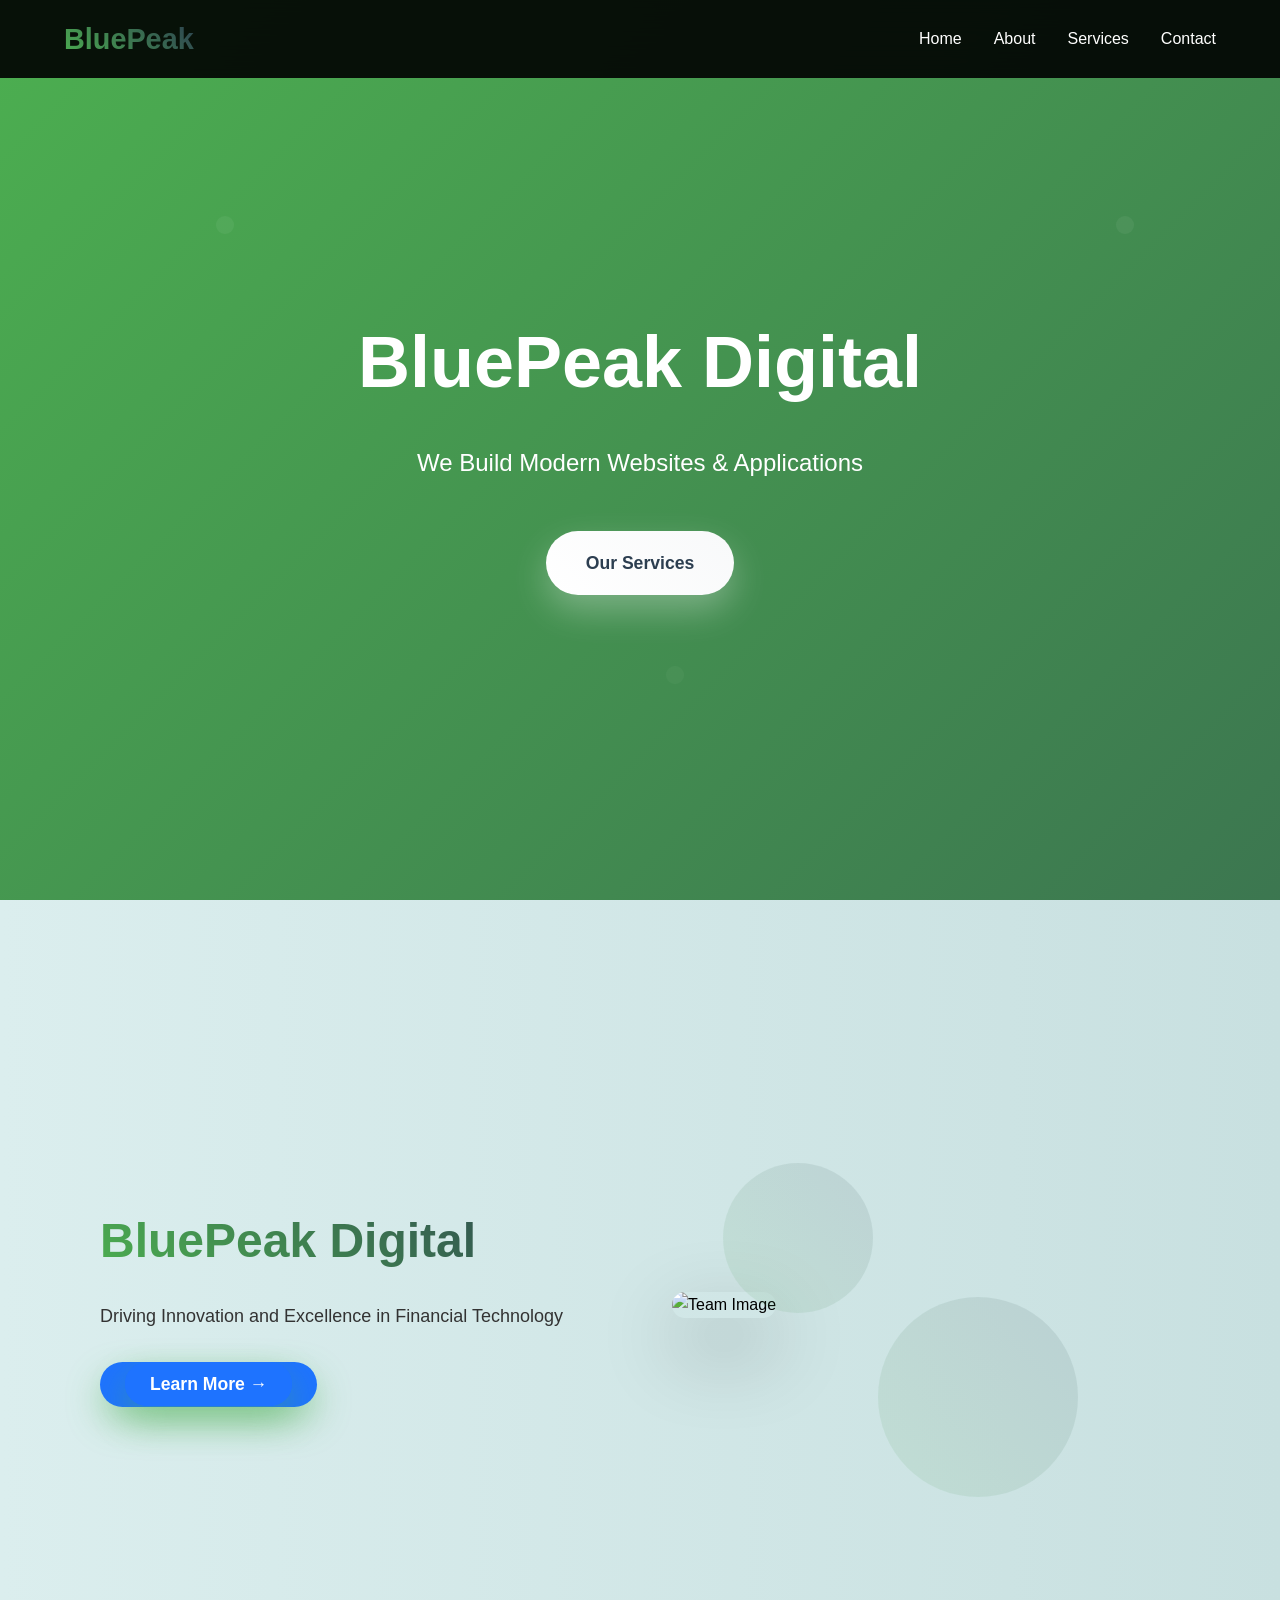
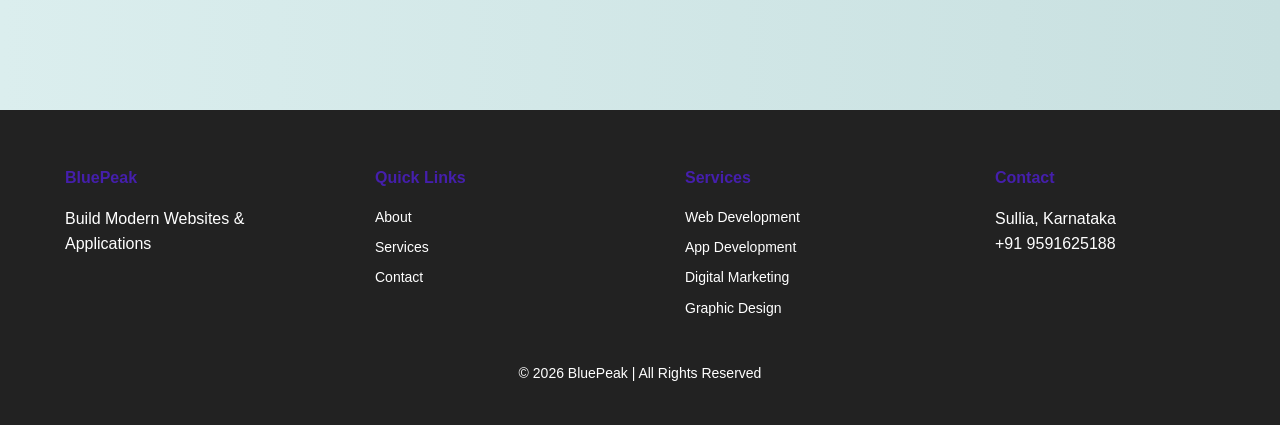
==== index.html @ ef0e7d1d "Add files via upload" ====
<!DOCTYPE html>
<html>
<head>
    <style>
        
    </style>
    <title>BluePeak Digital</title>
    
    <link rel="stylesheet" href="style.css">
    <head>
    <link rel="stylesheet" href="https://cdnjs.cloudflare.com/ajax/libs/font-awesome/6.6.0/css/all.min.css">
    <link rel="stylesheet" href="style.css">
    <title>BluePeak Digital</title>
</head>

</head>
<body>
   

<!-- Navigation -->
<nav>
    <h2 class="logo">BluePeak  </h2>
    <ul>
        <li><a href="index.html">Home</a></li>
        <li><a href="about.html">About</a></li>
        <li><a href="services.html">Services</a></li>
        <li><a href="contact.html">Contact</a></li>
    </ul>
</nav>

<!-- Hero Section -->
<section id="hero" class="hero">
    <h1> BluePeak Digital</h1>
    <p>We Build Modern Websites & Applications</p>
    <a href="services.html" class="btn">Our Services</a>
</section>

<section class="about-hero">

    <div class="about-left">
        <h1>BluePeak Digital</h1>
        <p>
            Driving Innovation and Excellence in Financial Technology
        </p>

        <button class="learn-btn">
        <a href="about.html" class="learn-btn">Learn More →</a>
        </button>
    </div>

    <div class="about-right">
        <img src="assests\software.jpg" alt="Team Image" height="600px" width="700px">
        <div class="shape shape1"></div>
        <div class="shape shape2"></div>
    </div>

</section>



<!-- FOOTER -->
<footer>

<div class="footer-container">

<div class="footer-box">
<h4>BluePeak </h4>
<p>Build Modern Websites & Applications</p>
</div>

<div class="footer-box">
<h4>Quick Links</h4>
<a href="about.html">About</a>
<a href="services.html">Services</a>
<a href="contact.html">Contact</a>
</div>

<div class="footer-box">
<h4>Services</h4>
<a href="service1.html">Web Development</a>
<a href="service2.html">App Development</a>
<a href="service3.html">Digital Marketing</a>
<a href="service4.html">Graphic Design</a>
</div>

<div class="footer-box">
<h4>Contact</h4>
<p>Sullia, Karnataka</p>
<p>+91 9591625188</p>
</div>

</div>

<div class="footer-bottom">
© 2026 BluePeak  | All Rights Reserved
</div>

</footer>

</body>
</html>
---- style.css ----
/* Reset & Base Styles */
* {
    margin: 0;
    padding: 0;
    box-sizing: border-box;
}

body {
    font-family: 'Segoe UI', Tahoma, Geneva, Verdana, sans-serif;
    line-height: 1.6;
    overflow-x: hidden;
}

/* Navigation */
nav {
    position: fixed;
    top: 0;
    width: 100%;
    background: rgba(0, 0, 0, 0.9);
    backdrop-filter: blur(15px);
    padding: 1rem 5%;
    display: flex;
    justify-content: space-between;
    align-items: center;
    z-index: 1000;
    transition: all 0.3s ease;
}

nav.scrolled {
    background: rgba(0, 0, 0, 0.95);
    padding: 0.8rem 5%;
    box-shadow: 0 5px 20px rgba(0,0,0,0.3);
}

.logo {
    color: #4CAF50;
    font-size: 1.8rem;
    font-weight: 800;
    background: linear-gradient(45deg, #4CAF50, #2c3e50);
    -webkit-background-clip: text;
    -webkit-text-fill-color: transparent;
    background-clip: text;
}

nav ul {
    display: flex;
    list-style: none;
    gap: 2rem;
}

nav ul li a {
    color: white;
    text-decoration: none;
    font-weight: 500;
    transition: all 0.3s ease;
    position: relative;
}

nav ul li a::after {
    content: '';
    position: absolute;
    bottom: -5px;
    left: 0;
    width: 0;
    height: 2px;
    background: linear-gradient(45deg, #4CAF50, #2c3e50);
    transition: width 0.3s ease;
}

nav ul li a:hover::after {
    width: 100%;
}

nav ul li a:hover {
    color: #4CAF50;
}

/* Hero Section */
.hero {
    height: 100vh;
    background: linear-gradient(135deg, #4CAF50 0%, #2c3e50 50%, #1a252f 100%);
    background-size: 400% 400%;
    display: flex;
    flex-direction: column;
    justify-content: center;
    align-items: center;
    text-align: center;
    color: white;
    position: relative;
    overflow: hidden;
    animation: gradientShift 15s ease infinite;
}

@keyframes gradientShift {
    0%, 100% { background-position: 0% 50%; }
    50% { background-position: 100% 50%; }
}

.hero::before {
    content: '';
    position: absolute;
    top: 0;
    left: 0;
    right: 0;
    bottom: 0;
    background: url('data:image/svg+xml,<svg xmlns="http://www.w3.org/2000/svg" viewBox="0 0 100 100"><defs><pattern id="grain" width="100" height="100" patternUnits="userSpaceOnUse"><circle cx="25" cy="25" r="1" fill="white" opacity="0.05"/><circle cx="75" cy="75" r="1" fill="white" opacity="0.03"/></pattern></defs><rect width="100" height="100" fill="url(%23grain)"/></svg>');
    pointer-events: none;
}

.hero h1 {
    font-size: 4.5rem;
    font-weight: 900;
    margin-bottom: 1.5rem;
    opacity: 0;
    transform: translateY(50px);
    animation: fadeInUp 1.2s ease forwards;
}

.hero p {
    font-size: 1.5rem;
    margin-bottom: 3rem;
    opacity: 0;
    transform: translateY(30px);
    animation: fadeInUp 1.2s ease 0.3s forwards;
}

.btn {
    display: inline-block;
    background: linear-gradient(45deg, white, #f8f9fa);
    color: #2c3e50;
    padding: 18px 40px;
    text-decoration: none;
    border-radius: 50px;
    font-weight: 700;
    font-size: 1.1rem;
    transition: all 0.4s ease;
    box-shadow: 0 15px 35px rgba(255,255,255,0.3);
    opacity: 0;
    transform: translateY(30px);
    animation: fadeInUp 1.2s ease 0.6s forwards;
}

.btn:hover {
    transform: translateY(-8px);
    box-shadow: 0 25px 50px rgba(255,255,255,0.4);
    background: linear-gradient(45deg, #f8f9fa, white);
}

@keyframes fadeInUp {
    to {
        opacity: 1;
        transform: translateY(0);
    }
}

/* Floating Shapes */
.about-hero {
    position: relative;
    padding: 120px 5%;
    background: linear-gradient(135deg, #f8f9fa 0%, #e9ecef 100%);
    overflow: hidden;
    min-height: 100vh;
    display: flex;
    align-items: center;
}

.about-left {
    flex: 1;
    padding-right: 4rem;
}

.about-left h1 {
    font-size: 3.5rem;
    font-weight: 900;
    background: linear-gradient(45deg, #4CAF50, #2c3e50);
    -webkit-background-clip: text;
    -webkit-text-fill-color: transparent;
    margin-bottom: 2rem;
    opacity: 0;
    transform: translateX(-50px);
    animation: slideInLeft 1s ease forwards 0.5s;
}

.about-left p {
    font-size: 1.3rem;
    color: #555;
    line-height: 1.8;
    margin-bottom: 2.5rem;
    opacity: 0;
    transform: translateX(-50px);
    animation: slideInLeft 1s ease forwards 0.8s;
}

.learn-btn {
    background: linear-gradient(45deg, #4CAF50, #2c3e50);
    color: white;
    border: none;
    padding: 18px 35px;
    border-radius: 50px;
    font-size: 1.1rem;
    font-weight: 700;
    cursor: pointer;
    transition: all 0.4s ease;
    box-shadow: 0 15px 35px rgba(76, 175, 80, 0.4);
    opacity: 0;
    transform: translateX(-50px);
    animation: slideInLeft 1s ease forwards 1.1s;
}

.learn-btn:hover {
    transform: translateY(-5px);
    box-shadow: 0 25px 50px rgba(76, 175, 80, 0.6);
}

.learn-btn a {
    color: white;
    text-decoration: none;
}

.about-right {
    flex: 1;
    position: relative;
}

.about-right img {
    width: 100%;
    height: 600px;
    object-fit: cover;
    border-radius: 25px;
    box-shadow: 0 30px 80px rgba(0,0,0,0.3);
    opacity: 0;
    transform: scale(0.8);
    animation: fadeInScale 1.5s ease forwards 1s;
}

@keyframes fadeInScale {
    to {
        opacity: 1;
        transform: scale(1);
    }
}

@keyframes slideInLeft {
    to {
        opacity: 1;
        transform: translateX(0);
    }
}

/* Floating Shapes Animation */
.shape {
    position: absolute;
    background: linear-gradient(45deg, #4CAF50, #2c3e50);
    border-radius: 50%;
    opacity: 0.1;
}

.shape1 {
    width: 200px;
    height: 200px;
    top: 20%;
    right: 20%;
    animation: float 6s ease-in-out infinite;
}

.shape2 {
    width: 150px;
    height: 150px;
    bottom: 20%;
    left: 10%;
    animation: float 8s ease-in-out infinite reverse;
}

@keyframes float {
    0%, 100% { transform: translateY(0px) rotate(0deg); }
    50% { transform: translateY(-20px) rotate(180deg); }
}


/* =========================================================
   SERVICES SECTION
========================================================= */

/* Services container layout */
.service-container {
    display: flex;
    justify-content: space-around;
    flex-wrap: wrap;
}

/* Individual service card */
.card {
    width: 220px;
    padding: 20px;
    margin: 15px;
    border: 1px solid #ccc;
    border-radius: 10px;
}

/* Service button */
.card a {
    display: inline-block;
    margin-top: 10px;
    color: white;
    background: #4CAF50;
    padding: 5px 10px;
    text-decoration: none;
    border-radius: 5px;
}


/* =========================================================
   ABOUT PAGE HERO SECTION
========================================================= */

.about-hero {
    display: flex;
    align-items: center;
    justify-content: space-between;
    padding: 80px 100px;
    background: linear-gradient(to right, #dbeeee, #c8e0e0);
    min-height: 90vh;
}

/* About left content */
.about-left {
    width: 50%;
}

.about-left h4 {
    font-size: 20px;
    margin-bottom: 10px;
}

.about-left h1 {
    font-size: 48px;
    margin-bottom: 20px;
}

.about-left p {
    font-size: 18px;
    margin-bottom: 30px;
    color: #333;
}

/* About button */
.learn-btn {
    background: #1e73ff;
    color: white;
    padding: 12px 25px;
    text-decoration: none;
    border-radius: 30px;
    font-weight: bold;
}

.learn-btn:hover {
    background: #0f5cd8;
}


/* =========================================================
   SERVICE DETAIL PAGE LAYOUT
========================================================= */

.service-layout1 {
    background-color: #1e73ff;
    display: flex;
    align-items: center;
    justify-content: center;
    padding: 80px;
    gap: 50px;
}

.service-layout1 img {
    width: 400px;
    border-radius: 15px;
}

.service-box {
    width: 200px;
    padding: 20px;
    margin: 10px;
    background-color: #f4f4f4;
    border-radius: 10px;
}

.service-content {
    max-width: 500px;
}


/* =========================================================
   SERVICE HERO SECTION
========================================================= */

.service-hero {
    background-color: antiquewhite;
    height: 60vh;
    background: linear-gradient(to right, #4CAF50, #2c3e50);
    color: white;
    display: flex;
    flex-direction: column;
    justify-content: center;
    align-items: center;
    text-align: center;
}


/* Contact Section Styles */
#contact {
    padding: 100px 0;
    background: linear-gradient(135deg, #667eea 0%, #764ba2 100%);
    position: relative;
    overflow: hidden;
}

#contact::before {
    content: '';
    position: absolute;
    top: 0;
    left: 0;
    right: 0;
    bottom: 0;
    background: url('data:image/svg+xml,<svg xmlns="http://www.w3.org/2000/svg" viewBox="0 0 100 100"><defs><pattern id="grain" width="100" height="100" patternUnits="userSpaceOnUse"><circle cx="25" cy="25" r="1" fill="white" opacity="0.1"/><circle cx="75" cy="75" r="1.5" fill="white" opacity="0.05"/><circle cx="50" cy="10" r="0.8" fill="white" opacity="0.08"/></pattern></defs><rect width="100" height="100" fill="url(%23grain)"/></svg>');
    pointer-events: none;
}

#contact h2 {
    font-size: 3rem;
    font-weight: 700;
    text-align: center;
    color: white;
    margin-bottom: 50px;
    text-shadow: 0 4px 10px rgba(0,0,0,0.3);
    position: relative;
    z-index: 1;
}

.contact-container {
    max-width: 1000px;
    margin: 0 auto;
    display: grid;
    grid-template-columns: 1fr 300px;
    gap: 50px;
    position: relative;
    z-index: 1;
}

.contact-form {
    background: rgba(255, 255, 255, 0.1);
    backdrop-filter: blur(20px);
    border-radius: 25px;
    padding: 50px;
    border: 1px solid rgba(255, 255, 255, 0.2);
    box-shadow: 0 25px 50px rgba(0,0,0,0.2);
}

.contact-form input,
.contact-form textarea {
    width: 100%;
    padding: 20px;
    margin-bottom: 25px;
    background: rgba(255, 255, 255, 0.9);
    border: none;
    border-radius: 15px;
    font-size: 1.1rem;
    font-family: inherit;
    transition: all 0.3s ease;
    box-shadow: 0 5px 15px rgba(0,0,0,0.1);
}

.contact-form input:focus,
.contact-form textarea:focus {
    outline: none;
    transform: translateY(-3px);
    box-shadow: 0 15px 30px rgba(0,0,0,0.2);
    background: white;
}

.contact-form textarea {
    resize: vertical;
    min-height: 150px;
}

.contact-form button {
    width: 100%;
    padding: 20px;
    background: linear-gradient(135deg, #ff6b6b, #ee5a52);
    color: white;
    border: none;
    border-radius: 15px;
    font-size: 1.2rem;
    font-weight: 600;
    cursor: pointer;
    transition: all 0.3s ease;
    box-shadow: 0 10px 25px rgba(238, 90, 82, 0.4);
    text-transform: uppercase;
    letter-spacing: 1px;
}

.contact-form button:hover {
    transform: translateY(-5px);
    box-shadow: 0 20px 40px rgba(238, 90, 82, 0.6);
}

.social-icons {
    background: rgba(255, 255, 255, 0.1);
    backdrop-filter: blur(20px);
    border-radius: 25px;
    padding: 40px 20px;
    border: 1px solid rgba(255, 255, 255, 0.2);
    display: flex;
    flex-direction: column;
    gap: 25px;
    align-items: center;
    box-shadow: 0 25px 50px rgba(0,0,0,0.2);
}

.social-icons a {
    width: 60px;
    height: 60px;
    background: rgba(255, 255, 255, 0.2);
    border-radius: 50%;
    display: flex;
    align-items: center;
    justify-content: center;
    color: white;
    font-size: 1.5rem;
    transition: all 0.3s ease;
    backdrop-filter: blur(10px);
}

.social-icons a:hover {
    background: white;
    color: #667eea;
    transform: translateY(-10px) scale(1.1);
    box-shadow: 0 15px 30px rgba(0,0,0,0.3);
}

/* Responsive Design */
@media (max-width: 768px) {
    .contact-container {
        grid-template-columns: 1fr;
        gap: 30px;
        padding: 0 20px;
    }

    #contact h2 {
        font-size: 2.5rem;
        margin-bottom: 30px;
    }

    .contact-form {
        padding: 40px 30px;
    }

    .social-icons {
        flex-direction: row;
        justify-content: center;
        padding: 30px 20px;
    }
}

@media (max-width: 480px) {
    #contact {
        padding: 60px 0;
    }

    .contact-form input,
    .contact-form textarea {
        padding: 15px;
    }
}


/* Social Icons */
.social-section {
    padding: 80px 5%;
    text-align: center;
}

.social-title {
    color: white;
    font-size: 2rem;
    margin-bottom: 40px;
}

.social-icons {
    display: flex;
    justify-content: center;
    gap: 25px;
}

.social-icons a {
    width: 70px;
    height: 70px;
    background: rgba(255, 255, 255, 0.1);
    border-radius: 50%;
    display: flex;
    align-items: center;
    justify-content: center;
    color: white;
    font-size: 1.8rem;
    transition: all 0.3s ease;
    backdrop-filter: blur(10px);
    border: 1px solid rgba(255, 255, 255, 0.2);
}

.social-icons a:hover {
    background: white;
    transform: translateY(-10px) scale(1.1);
    color: #333;
}

/* =========================================================
   FOOTER SECTION
========================================================= */

footer {
    background: #222;
    color: white;
    padding: 40px 20px;
}

.footer-container {
    display: flex;
    justify-content: space-around;
    flex-wrap: wrap;
}

.footer-box {
    width: 220px;
    margin: 15px;
}

.footer-box h4 {
    margin-bottom: 15px;
    color: #451fac;
}

.footer-box a {
    display: block;
    color: white;
    text-decoration: none;
    margin-bottom: 8px;
    font-size: 14px;
}

.footer-box a:hover {
    text-decoration: underline;
}

.footer-bottom {
    text-align: center;
    margin-top: 20px;
    font-size: 14px;
}
---- style.css ----
/* Reset & Base Styles */
* {
    margin: 0;
    padding: 0;
    box-sizing: border-box;
}

body {
    font-family: 'Segoe UI', Tahoma, Geneva, Verdana, sans-serif;
    line-height: 1.6;
    overflow-x: hidden;
}

/* Navigation */
nav {
    position: fixed;
    top: 0;
    width: 100%;
    background: rgba(0, 0, 0, 0.9);
    backdrop-filter: blur(15px);
    padding: 1rem 5%;
    display: flex;
    justify-content: space-between;
    align-items: center;
    z-index: 1000;
    transition: all 0.3s ease;
}

nav.scrolled {
    background: rgba(0, 0, 0, 0.95);
    padding: 0.8rem 5%;
    box-shadow: 0 5px 20px rgba(0,0,0,0.3);
}

.logo {
    color: #4CAF50;
    font-size: 1.8rem;
    font-weight: 800;
    background: linear-gradient(45deg, #4CAF50, #2c3e50);
    -webkit-background-clip: text;
    -webkit-text-fill-color: transparent;
    background-clip: text;
}

nav ul {
    display: flex;
    list-style: none;
    gap: 2rem;
}

nav ul li a {
    color: white;
    text-decoration: none;
    font-weight: 500;
    transition: all 0.3s ease;
    position: relative;
}

nav ul li a::after {
    content: '';
    position: absolute;
    bottom: -5px;
    left: 0;
    width: 0;
    height: 2px;
    background: linear-gradient(45deg, #4CAF50, #2c3e50);
    transition: width 0.3s ease;
}

nav ul li a:hover::after {
    width: 100%;
}

nav ul li a:hover {
    color: #4CAF50;
}

/* Hero Section */
.hero {
    height: 100vh;
    background: linear-gradient(135deg, #4CAF50 0%, #2c3e50 50%, #1a252f 100%);
    background-size: 400% 400%;
    display: flex;
    flex-direction: column;
    justify-content: center;
    align-items: center;
    text-align: center;
    color: white;
    position: relative;
    overflow: hidden;
    animation: gradientShift 15s ease infinite;
}

@keyframes gradientShift {
    0%, 100% { background-position: 0% 50%; }
    50% { background-position: 100% 50%; }
}

.hero::before {
    content: '';
    position: absolute;
    top: 0;
    left: 0;
    right: 0;
    bottom: 0;
    background: url('data:image/svg+xml,<svg xmlns="http://www.w3.org/2000/svg" viewBox="0 0 100 100"><defs><pattern id="grain" width="100" height="100" patternUnits="userSpaceOnUse"><circle cx="25" cy="25" r="1" fill="white" opacity="0.05"/><circle cx="75" cy="75" r="1" fill="white" opacity="0.03"/></pattern></defs><rect width="100" height="100" fill="url(%23grain)"/></svg>');
    pointer-events: none;
}

.hero h1 {
    font-size: 4.5rem;
    font-weight: 900;
    margin-bottom: 1.5rem;
    opacity: 0;
    transform: translateY(50px);
    animation: fadeInUp 1.2s ease forwards;
}

.hero p {
    font-size: 1.5rem;
    margin-bottom: 3rem;
    opacity: 0;
    transform: translateY(30px);
    animation: fadeInUp 1.2s ease 0.3s forwards;
}

.btn {
    display: inline-block;
    background: linear-gradient(45deg, white, #f8f9fa);
    color: #2c3e50;
    padding: 18px 40px;
    text-decoration: none;
    border-radius: 50px;
    font-weight: 700;
    font-size: 1.1rem;
    transition: all 0.4s ease;
    box-shadow: 0 15px 35px rgba(255,255,255,0.3);
    opacity: 0;
    transform: translateY(30px);
    animation: fadeInUp 1.2s ease 0.6s forwards;
}

.btn:hover {
    transform: translateY(-8px);
    box-shadow: 0 25px 50px rgba(255,255,255,0.4);
    background: linear-gradient(45deg, #f8f9fa, white);
}

@keyframes fadeInUp {
    to {
        opacity: 1;
        transform: translateY(0);
    }
}

/* Floating Shapes */
.about-hero {
    position: relative;
    padding: 120px 5%;
    background: linear-gradient(135deg, #f8f9fa 0%, #e9ecef 100%);
    overflow: hidden;
    min-height: 100vh;
    display: flex;
    align-items: center;
}

.about-left {
    flex: 1;
    padding-right: 4rem;
}

.about-left h1 {
    font-size: 3.5rem;
    font-weight: 900;
    background: linear-gradient(45deg, #4CAF50, #2c3e50);
    -webkit-background-clip: text;
    -webkit-text-fill-color: transparent;
    margin-bottom: 2rem;
    opacity: 0;
    transform: translateX(-50px);
    animation: slideInLeft 1s ease forwards 0.5s;
}

.about-left p {
    font-size: 1.3rem;
    color: #555;
    line-height: 1.8;
    margin-bottom: 2.5rem;
    opacity: 0;
    transform: translateX(-50px);
    animation: slideInLeft 1s ease forwards 0.8s;
}

.learn-btn {
    background: linear-gradient(45deg, #4CAF50, #2c3e50);
    color: white;
    border: none;
    padding: 18px 35px;
    border-radius: 50px;
    font-size: 1.1rem;
    font-weight: 700;
    cursor: pointer;
    transition: all 0.4s ease;
    box-shadow: 0 15px 35px rgba(76, 175, 80, 0.4);
    opacity: 0;
    transform: translateX(-50px);
    animation: slideInLeft 1s ease forwards 1.1s;
}

.learn-btn:hover {
    transform: translateY(-5px);
    box-shadow: 0 25px 50px rgba(76, 175, 80, 0.6);
}

.learn-btn a {
    color: white;
    text-decoration: none;
}

.about-right {
    flex: 1;
    position: relative;
}

.about-right img {
    width: 100%;
    height: 600px;
    object-fit: cover;
    border-radius: 25px;
    box-shadow: 0 30px 80px rgba(0,0,0,0.3);
    opacity: 0;
    transform: scale(0.8);
    animation: fadeInScale 1.5s ease forwards 1s;
}

@keyframes fadeInScale {
    to {
        opacity: 1;
        transform: scale(1);
    }
}

@keyframes slideInLeft {
    to {
        opacity: 1;
        transform: translateX(0);
    }
}

/* Floating Shapes Animation */
.shape {
    position: absolute;
    background: linear-gradient(45deg, #4CAF50, #2c3e50);
    border-radius: 50%;
    opacity: 0.1;
}

.shape1 {
    width: 200px;
    height: 200px;
    top: 20%;
    right: 20%;
    animation: float 6s ease-in-out infinite;
}

.shape2 {
    width: 150px;
    height: 150px;
    bottom: 20%;
    left: 10%;
    animation: float 8s ease-in-out infinite reverse;
}

@keyframes float {
    0%, 100% { transform: translateY(0px) rotate(0deg); }
    50% { transform: translateY(-20px) rotate(180deg); }
}


/* =========================================================
   SERVICES SECTION
========================================================= */

/* Services container layout */
.service-container {
    display: flex;
    justify-content: space-around;
    flex-wrap: wrap;
}

/* Individual service card */
.card {
    width: 220px;
    padding: 20px;
    margin: 15px;
    border: 1px solid #ccc;
    border-radius: 10px;
}

/* Service button */
.card a {
    display: inline-block;
    margin-top: 10px;
    color: white;
    background: #4CAF50;
    padding: 5px 10px;
    text-decoration: none;
    border-radius: 5px;
}


/* =========================================================
   ABOUT PAGE HERO SECTION
========================================================= */

.about-hero {
    display: flex;
    align-items: center;
    justify-content: space-between;
    padding: 80px 100px;
    background: linear-gradient(to right, #dbeeee, #c8e0e0);
    min-height: 90vh;
}

/* About left content */
.about-left {
    width: 50%;
}

.about-left h4 {
    font-size: 20px;
    margin-bottom: 10px;
}

.about-left h1 {
    font-size: 48px;
    margin-bottom: 20px;
}

.about-left p {
    font-size: 18px;
    margin-bottom: 30px;
    color: #333;
}

/* About button */
.learn-btn {
    background: #1e73ff;
    color: white;
    padding: 12px 25px;
    text-decoration: none;
    border-radius: 30px;
    font-weight: bold;
}

.learn-btn:hover {
    background: #0f5cd8;
}


/* =========================================================
   SERVICE DETAIL PAGE LAYOUT
========================================================= */

.service-layout1 {
    background-color: #1e73ff;
    display: flex;
    align-items: center;
    justify-content: center;
    padding: 80px;
    gap: 50px;
}

.service-layout1 img {
    width: 400px;
    border-radius: 15px;
}

.service-box {
    width: 200px;
    padding: 20px;
    margin: 10px;
    background-color: #f4f4f4;
    border-radius: 10px;
}

.service-content {
    max-width: 500px;
}


/* =========================================================
   SERVICE HERO SECTION
========================================================= */

.service-hero {
    background-color: antiquewhite;
    height: 60vh;
    background: linear-gradient(to right, #4CAF50, #2c3e50);
    color: white;
    display: flex;
    flex-direction: column;
    justify-content: center;
    align-items: center;
    text-align: center;
}


/* Contact Section Styles */
#contact {
    padding: 100px 0;
    background: linear-gradient(135deg, #667eea 0%, #764ba2 100%);
    position: relative;
    overflow: hidden;
}

#contact::before {
    content: '';
    position: absolute;
    top: 0;
    left: 0;
    right: 0;
    bottom: 0;
    background: url('data:image/svg+xml,<svg xmlns="http://www.w3.org/2000/svg" viewBox="0 0 100 100"><defs><pattern id="grain" width="100" height="100" patternUnits="userSpaceOnUse"><circle cx="25" cy="25" r="1" fill="white" opacity="0.1"/><circle cx="75" cy="75" r="1.5" fill="white" opacity="0.05"/><circle cx="50" cy="10" r="0.8" fill="white" opacity="0.08"/></pattern></defs><rect width="100" height="100" fill="url(%23grain)"/></svg>');
    pointer-events: none;
}

#contact h2 {
    font-size: 3rem;
    font-weight: 700;
    text-align: center;
    color: white;
    margin-bottom: 50px;
    text-shadow: 0 4px 10px rgba(0,0,0,0.3);
    position: relative;
    z-index: 1;
}

.contact-container {
    max-width: 1000px;
    margin: 0 auto;
    display: grid;
    grid-template-columns: 1fr 300px;
    gap: 50px;
    position: relative;
    z-index: 1;
}

.contact-form {
    background: rgba(255, 255, 255, 0.1);
    backdrop-filter: blur(20px);
    border-radius: 25px;
    padding: 50px;
    border: 1px solid rgba(255, 255, 255, 0.2);
    box-shadow: 0 25px 50px rgba(0,0,0,0.2);
}

.contact-form input,
.contact-form textarea {
    width: 100%;
    padding: 20px;
    margin-bottom: 25px;
    background: rgba(255, 255, 255, 0.9);
    border: none;
    border-radius: 15px;
    font-size: 1.1rem;
    font-family: inherit;
    transition: all 0.3s ease;
    box-shadow: 0 5px 15px rgba(0,0,0,0.1);
}

.contact-form input:focus,
.contact-form textarea:focus {
    outline: none;
    transform: translateY(-3px);
    box-shadow: 0 15px 30px rgba(0,0,0,0.2);
    background: white;
}

.contact-form textarea {
    resize: vertical;
    min-height: 150px;
}

.contact-form button {
    width: 100%;
    padding: 20px;
    background: linear-gradient(135deg, #ff6b6b, #ee5a52);
    color: white;
    border: none;
    border-radius: 15px;
    font-size: 1.2rem;
    font-weight: 600;
    cursor: pointer;
    transition: all 0.3s ease;
    box-shadow: 0 10px 25px rgba(238, 90, 82, 0.4);
    text-transform: uppercase;
    letter-spacing: 1px;
}

.contact-form button:hover {
    transform: translateY(-5px);
    box-shadow: 0 20px 40px rgba(238, 90, 82, 0.6);
}

.social-icons {
    background: rgba(255, 255, 255, 0.1);
    backdrop-filter: blur(20px);
    border-radius: 25px;
    padding: 40px 20px;
    border: 1px solid rgba(255, 255, 255, 0.2);
    display: flex;
    flex-direction: column;
    gap: 25px;
    align-items: center;
    box-shadow: 0 25px 50px rgba(0,0,0,0.2);
}

.social-icons a {
    width: 60px;
    height: 60px;
    background: rgba(255, 255, 255, 0.2);
    border-radius: 50%;
    display: flex;
    align-items: center;
    justify-content: center;
    color: white;
    font-size: 1.5rem;
    transition: all 0.3s ease;
    backdrop-filter: blur(10px);
}

.social-icons a:hover {
    background: white;
    color: #667eea;
    transform: translateY(-10px) scale(1.1);
    box-shadow: 0 15px 30px rgba(0,0,0,0.3);
}

/* Responsive Design */
@media (max-width: 768px) {
    .contact-container {
        grid-template-columns: 1fr;
        gap: 30px;
        padding: 0 20px;
    }

    #contact h2 {
        font-size: 2.5rem;
        margin-bottom: 30px;
    }

    .contact-form {
        padding: 40px 30px;
    }

    .social-icons {
        flex-direction: row;
        justify-content: center;
        padding: 30px 20px;
    }
}

@media (max-width: 480px) {
    #contact {
        padding: 60px 0;
    }

    .contact-form input,
    .contact-form textarea {
        padding: 15px;
    }
}


/* Social Icons */
.social-section {
    padding: 80px 5%;
    text-align: center;
}

.social-title {
    color: white;
    font-size: 2rem;
    margin-bottom: 40px;
}

.social-icons {
    display: flex;
    justify-content: center;
    gap: 25px;
}

.social-icons a {
    width: 70px;
    height: 70px;
    background: rgba(255, 255, 255, 0.1);
    border-radius: 50%;
    display: flex;
    align-items: center;
    justify-content: center;
    color: white;
    font-size: 1.8rem;
    transition: all 0.3s ease;
    backdrop-filter: blur(10px);
    border: 1px solid rgba(255, 255, 255, 0.2);
}

.social-icons a:hover {
    background: white;
    transform: translateY(-10px) scale(1.1);
    color: #333;
}

/* =========================================================
   FOOTER SECTION
========================================================= */

footer {
    background: #222;
    color: white;
    padding: 40px 20px;
}

.footer-container {
    display: flex;
    justify-content: space-around;
    flex-wrap: wrap;
}

.footer-box {
    width: 220px;
    margin: 15px;
}

.footer-box h4 {
    margin-bottom: 15px;
    color: #451fac;
}

.footer-box a {
    display: block;
    color: white;
    text-decoration: none;
    margin-bottom: 8px;
    font-size: 14px;
}

.footer-box a:hover {
    text-decoration: underline;
}

.footer-bottom {
    text-align: center;
    margin-top: 20px;
    font-size: 14px;
}
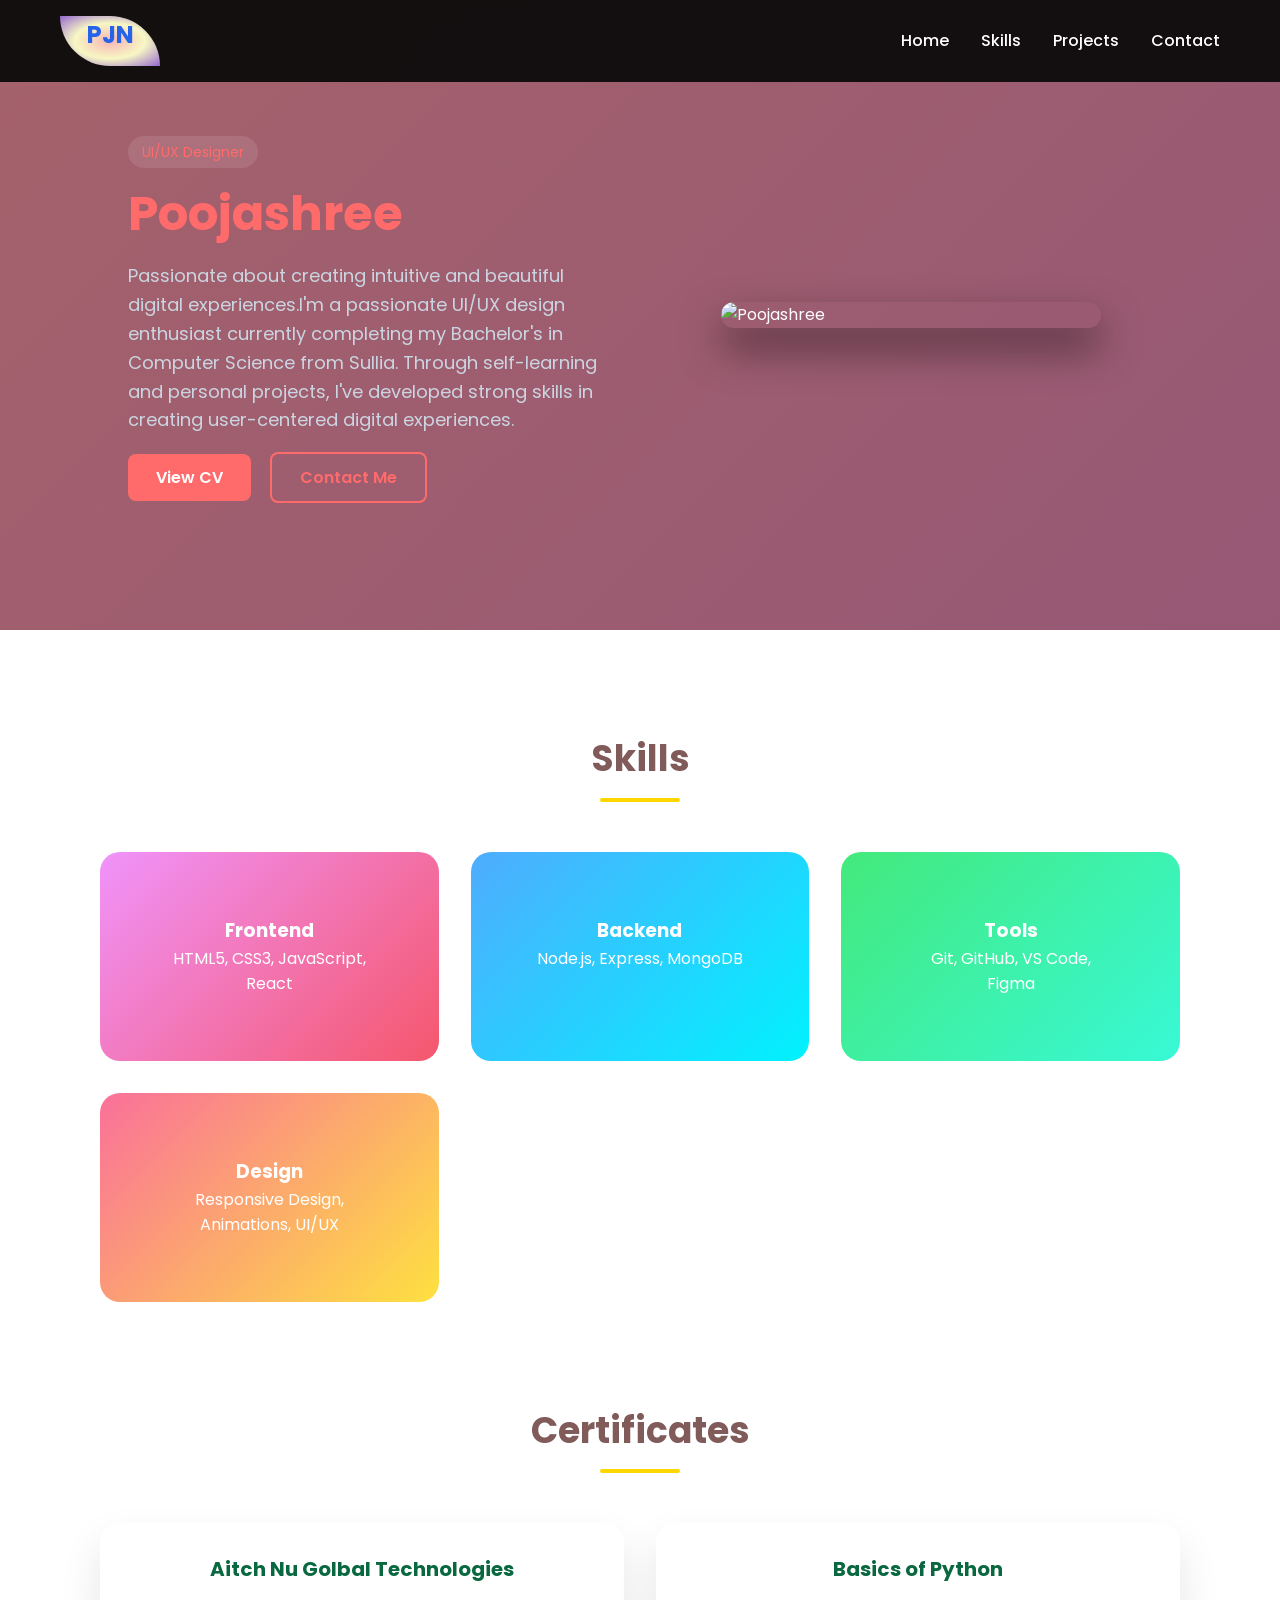
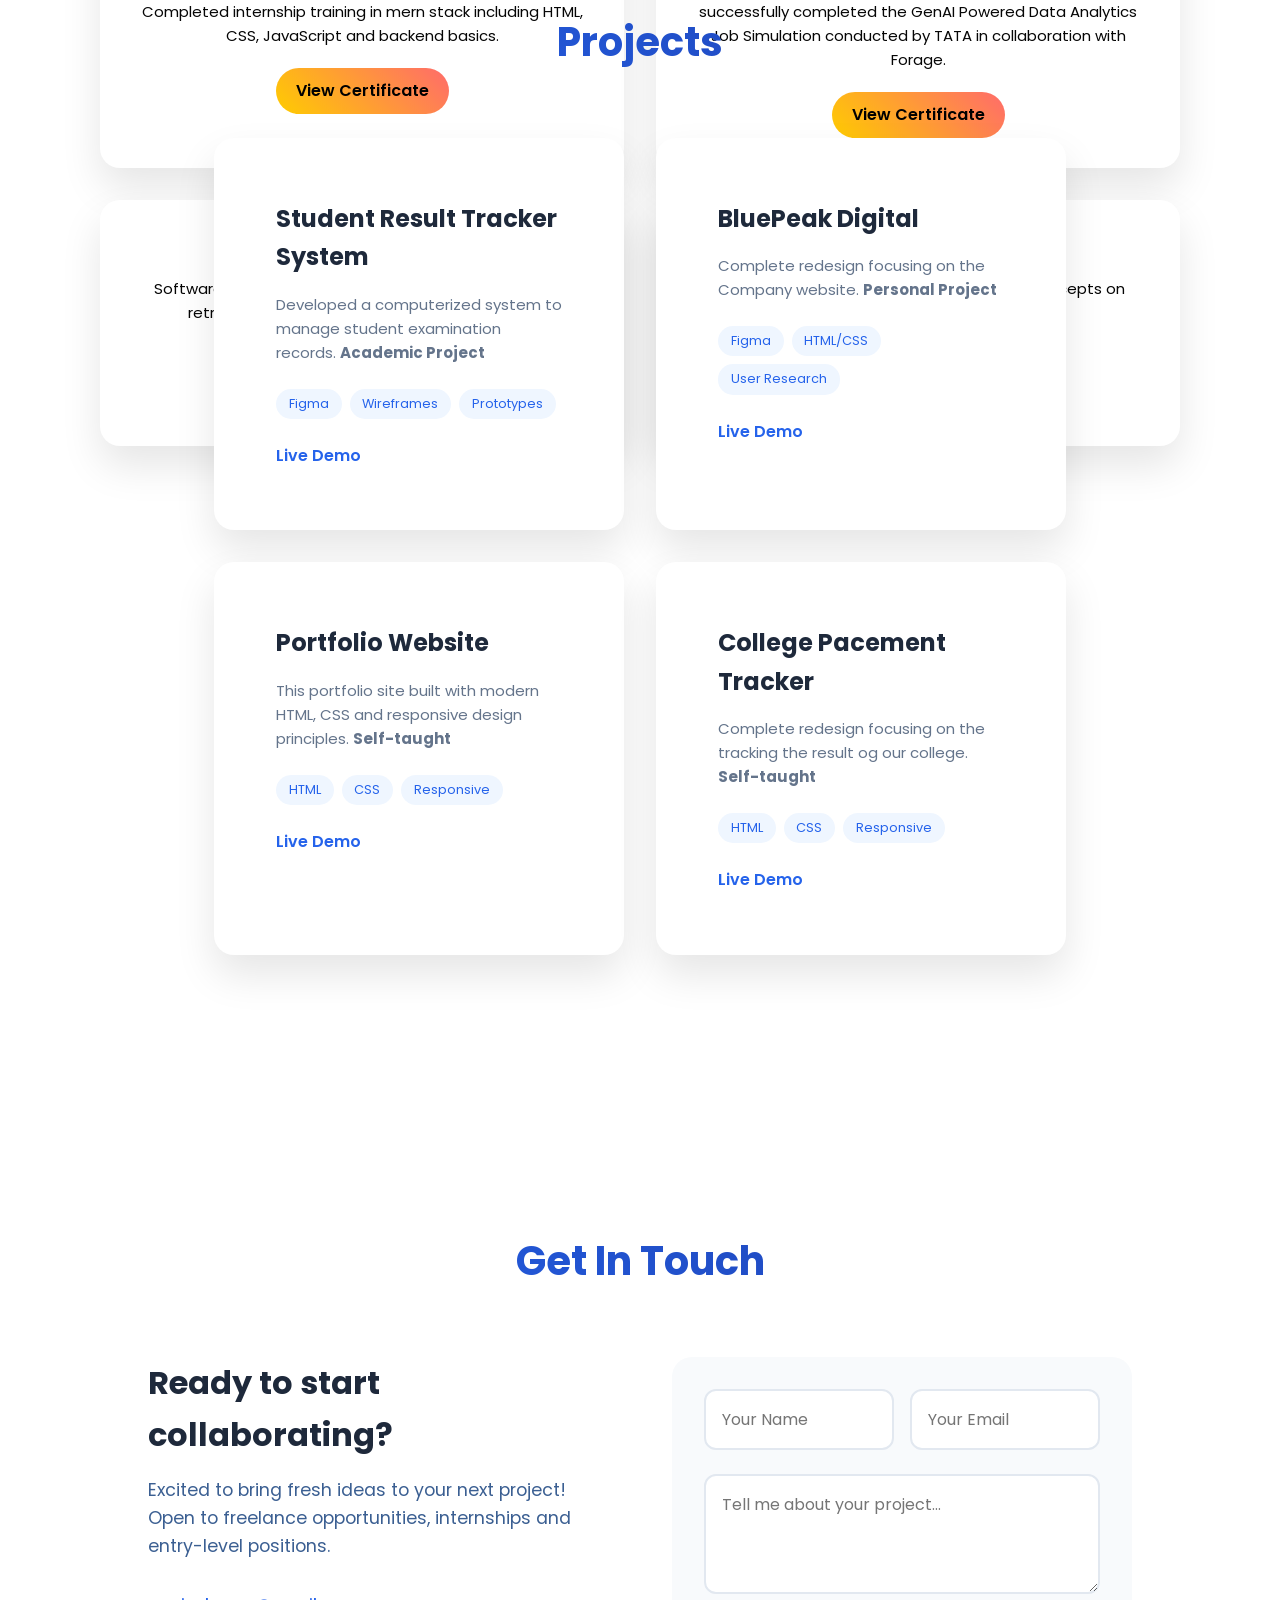
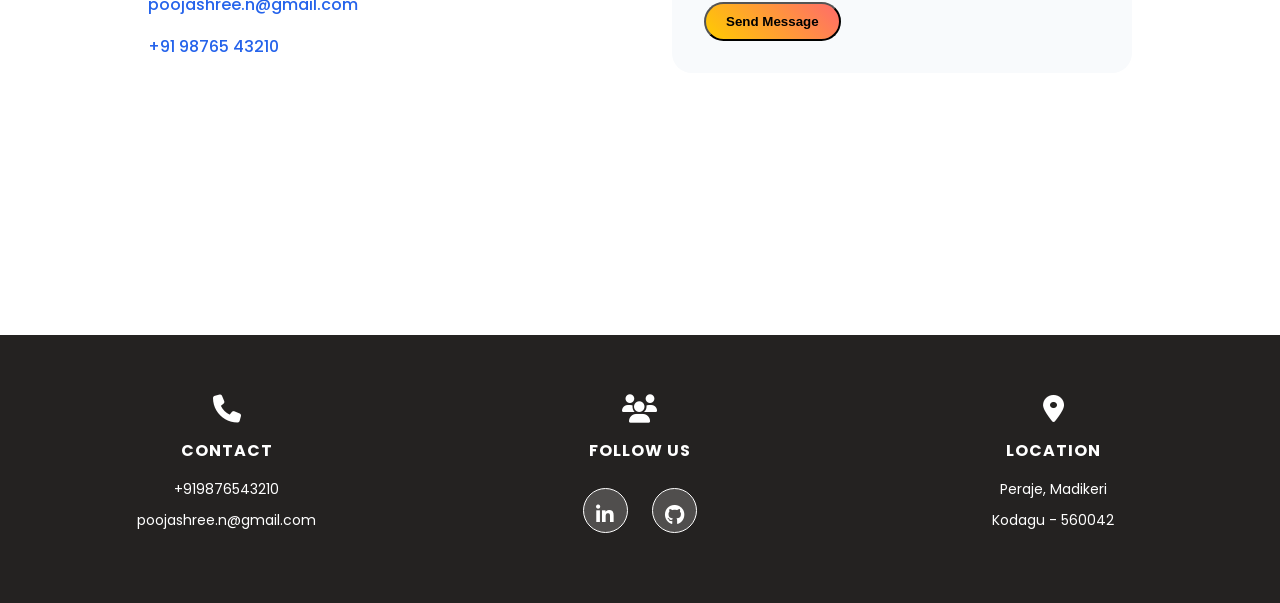
==== commit 79290adf: "Add files via upload" ====
--- a/index.html
+++ b/index.html
@@ -1,101 +1,312 @@
 <!DOCTYPE html>
-<html>
+<html lang="en">
 <head>
-    <style>
-        
-    </style>
-    <title>BluePeak Digital</title>
-    
+    <link rel="stylesheet" href="https://cdnjs.cloudflare.com/ajax/libs/font-awesome/6.5.0/css/all.min.css">
+    <meta charset="UTF-8">
+    <meta name="viewport" content="width=device-width, initial-scale=1.0">
+    <title>Poojashree - UI/UX Designer</title>
     <link rel="stylesheet" href="style.css">
-    <head>
-    <link rel="stylesheet" href="https://cdnjs.cloudflare.com/ajax/libs/font-awesome/6.6.0/css/all.min.css">
-    <link rel="stylesheet" href="style.css">
-    <title>BluePeak Digital</title>
-</head>
-
+    <link href="https://fonts.googleapis.com/css2?family=Poppins:wght@300;400;500;600;700&display=swap" rel="stylesheet">
 </head>
 <body>
+    <!-- Header -->
+    <header class="header">
+        <nav class="navbar">
+            <div class="nav-container">
+                <div class="logo">PJN</div>
+                <ul class="nav-menu">
+                <li><a href="#home">Home</a></li>
+                <li><a href="#skills">Skills</a></li>
+                <li><a href="#projects">Projects</a></li>
+                <li><a href="#contact">Contact</a></li>
+                </ul>
+                <div class="hamburger">
+                    <span></span>
+                    <span></span>
+                    <span></span>
+                </div>
+            </div>
+        </nav>
+    </header>
+
+
+    <!-- HERO SECTION -->
+<section id="home" class="hero">
+
+    <div class="hero-container">
+
+        <!-- LEFT SIDE -->
+        <div class="hero-text">
+            <span class="tag">UI/UX Designer</span>
+
+            <h1 class="hero-title">
+                 <span class="highlight">Poojashree</span>
+            </h1>
+
+            <p class="hero-subtitle">
+                Passionate about creating intuitive and beautiful digital experiences.I'm a passionate UI/UX design enthusiast currently completing my Bachelor's in Computer Science from Sullia. Through self-learning and personal projects, I've developed strong skills in creating user-centered digital experiences.
+            </p>
+
+            <div class="hero-buttons">
+                <a href="poojashree_resume (1).pdf" class="btn-primary">View CV</a>
+                <a href="#contact" class="btn-outline">Contact Me</a>
+            </div>
+        </div>
+
+        <!-- RIGHT SIDE IMAGE -->
+        <div class="hero-image">
+            <img src="assests/IMG_20231219_200939_727.jpg" alt="Poojashree">
+        </div>
+
+    </div>
+
+</section>
+
+
    
 
-<!-- Navigation -->
-<nav>
-    <h2 class="logo">BluePeak  </h2>
-    <ul>
-        <li><a href="index.html">Home</a></li>
-        <li><a href="about.html">About</a></li>
-        <li><a href="services.html">Services</a></li>
-        <li><a href="contact.html">Contact</a></li>
-    </ul>
-</nav>
-
-<!-- Hero Section -->
-<section id="hero" class="hero">
-    <h1> BluePeak Digital</h1>
-    <p>We Build Modern Websites & Applications</p>
-    <a href="services.html" class="btn">Our Services</a>
+
+ 
+
+       <!-- SKILLS PAGE -->
+        <div id="skills" class="page">
+            <h2>Skills</h2>
+            <div class="skills-grid">
+                <div class="skill-card">
+                    <h3>Frontend</h3>
+                    <p>HTML5, CSS3, JavaScript, React</p>
+                </div>
+                <div class="skill-card">
+                    <h3>Backend</h3>
+                    <p>Node.js, Express, MongoDB</p>
+                </div>
+                <div class="skill-card">
+                    <h3>Tools</h3>
+                    <p>Git, GitHub, VS Code, Figma</p>
+                </div>
+                <div class="skill-card">
+                    <h3>Design</h3>
+                    <p>Responsive Design, Animations, UI/UX</p>
+                </div>
+            </div>
+
+            <!-- Certificates -->
+<section id="certificates" class="section">
+    <h2>Certificates</h2>
+
+    <div class="projects-grid">
+
+        <div class="project-card">
+            <h3>Aitch Nu Golbal Technologies</h3>
+            <p>Completed internship training in mern stack including HTML, CSS, JavaScript and backend basics.</p>
+            <a href="offer lettercertificate.pdf" target="_blank" class="btn">
+                View Certificate
+            </a>
+        </div>
+
+        <div class="project-card">
+            <h3>Basics of Python</h3>
+            <p>successfully completed the GenAI Powered Data Analytics Job Simulation conducted by TATA in collaboration with Forage.</p>
+            <a href="assests\1-449a847d-3e2e-4e46-bc66-e3de4eab3699.pdf" target="_blank" class="btn">
+                View Certificate
+            </a>
+        </div>
+
+        <div class="project-card">
+            <h3>NPTEL</h3>
+            <p>Software that helps users store, organize, manage, and retrieve data in a structured and efficient way.</p>
+            <a href="Data Base Management System.pdf" target="_blank" class="btn">
+                View Certificate
+            </a>
+        </div>
+
+        <div class="project-card">
+            <h3>Cognex</h3>
+            <p>Workshop on Mastering Cloud Computing Concepts on Google Cloud and AWS.</p><br>
+            <a href="assests/certificate.jpg" target="_blank" class="btn">
+                View Certificate
+            </a>
+        </div>
+    </div>
 </section>
-
-<section class="about-hero">
-
-    <div class="about-left">
-        <h1>BluePeak Digital</h1>
-        <p>
-            Driving Innovation and Excellence in Financial Technology
-        </p>
-
-        <button class="learn-btn">
-        <a href="about.html" class="learn-btn">Learn More →</a>
-        </button>
+        </div>
+
+
+
+
+
+    <!-- Projects - Academic & Personal Projects -->
+    <section id="projects" class="projects">
+        <div class="container">
+            <h2 class="section-title"> Projects</h2>
+            <div class="projects-grid">
+
+                <div class="project-card">
+                    <div class="project-image"></div>
+                    
+                    <div class="project-content">
+                        <h3>Student Result Tracker System</h3>
+                        <p>Developed a computerized system to manage student examination records. <strong>Academic Project</strong></p>
+                        <div class="project-tech">
+                            <span>Figma</span>
+                            <span>Wireframes</span>
+                            <span>Prototypes</span>
+                        </div>
+                        <div class="project-links">
+                            <a href="http://localhost/Student Result Management System/mini_project/home_page.html" class="link">Live Demo</a>
+                            
+                        </div>
+                    </div>
+                </div>
+
+
+                <div class="project-card">
+                    <div class="project-image"></div>
+                    
+                    <div class="project-content">
+                        <h3>BluePeak Digital</h3>
+                        <p>Complete redesign focusing on the Company website. <strong>Personal Project</strong></p>
+                        <div class="project-tech">
+                            <span>Figma</span>
+                            <span>HTML/CSS</span>
+                            <span>User Research</span>
+                        </div>
+                        <div class="project-links">
+                         
+                            <a href="file:///E:/Internship/week2%20ass/index.html" class="link">Live Demo</a>
+                               
+                        </div>
+                    </div>
+                </div>
+
+
+                <div class="project-card">
+                    <div class="project-image"></div>
+                    <div class="project-content">
+                        <h3>Portfolio Website</h3>
+                        <p>This portfolio site built with modern HTML, CSS and responsive design principles. <strong>Self-taught</strong></p>
+                        <div class="project-tech">
+                            <span>HTML</span>
+                            <span>CSS</span>
+                            <span>Responsive</span>
+                        </div>
+                        <div class="project-links">
+                            <a href="http://127.0.0.1:5500/index.html" class="link">Live Demo</a>
+                            
+                        </div>
+                    </div>
+                </div>
+
+               <div class="project-card">
+                    <div class="project-image"></div>
+                    <div class="project-content">
+                        <h3>College Pacement Tracker</h3>
+                        <p>Complete redesign focusing on the tracking the result og our college. <strong>Self-taught</strong></p>
+                        <div class="project-tech">
+                            <span>HTML</span>
+                            <span>CSS</span>
+                            <span>Responsive</span>
+                        </div>
+                        <div class="project-links">
+                            <a href="http://localhost:3000/" class="link">Live Demo</a>
+                            
+                        </div>
+                    </div>
+                </div>
+
+            </div>
+        </div>
+    </section>
+
+
+
+
+
+
+    <!-- Contact Section -->
+    <section id="contact" class="contact">
+        <div class="container">
+            <h2 class="section-title">Get In Touch</h2>
+            <div class="contact-content">
+                <div class="contact-info">
+                    <h3>Ready to start collaborating?</h3>
+                    <p>Excited to bring fresh ideas to your next project! Open to freelance opportunities, internships and entry-level positions.</p>
+                    <div class="contact-links">
+                        <a href="mailto:poojashree.n@gmail.com">poojashree.n@gmail.com</a>
+                        <a href="tel:+919876543210">+91 98765 43210</a>
+                       <div class="social-icons">
+    <a href="https://www.linkedin.com/in/poojashree-j-n-661b25279" target="_blank">
+        <i class="fab fa-linkedin"></i>
+    </a>
+
+    <a href="https://github.com/pooja-213" target="_blank">
+        <i class="fab fa-github"></i>
+    </a>
+
+    <a href="https://instagram.com/yourprofile" target="_blank">
+        <i class="fab fa-instagram"></i>
+    </a>
+</div>
+                    </div>
+                </div>
+                <form class="contact-form">
+                    <div class="form-group">
+                        <input type="text" placeholder="Your Name" required>
+                        <input type="email" placeholder="Your Email" required>
+                    </div>
+                    <textarea placeholder="Tell me about your project..." required></textarea><br>
+                    <button type="submit" class="btn btn-primary">Send Message</button>
+                </form>
+            </div>
+        </div>
+    </section>
+
+
+
+
+
+
+    <footer class="footer">
+    <div class="footer-container">
+
+        <!-- Logo -->
+       
+
+        <!-- Footer Content -->
+        <div class="footer-content">
+
+            <!-- Contact -->
+            <div class="footer-box">
+                <i class="fa-solid fa-phone footer-icon"></i>
+                <h3>CONTACT</h3>
+                <p>+919876543210</p>
+                <p>poojashree.n@gmail.com</p>
+            </div>
+
+            <!-- Follow Us -->
+            <div class="footer-box">
+                <i class="fa-solid fa-users footer-icon"></i>
+                <h3>FOLLOW US</h3>
+                <div class="social-icons">
+                    <a href="https://www.linkedin.com/in/poojashree-j-n-661b25279"><i class="fa-brands fa-linkedin-in"></i></a>
+                    <a href="https://github.com/pooja-213"><i class="fa-brands fa-github"></i></a>
+                </div>
+            </div>
+
+            <!-- Location -->
+            <div class="footer-box">
+                <i class="fa-solid fa-location-dot footer-icon"></i>
+                <h3>LOCATION</h3>
+                <p>Peraje, Madikeri</p>
+                <p>Kodagu - 560042</p>
+            </div>
+
+        </div>
+
     </div>
-
-    <div class="about-right">
-        <img src="assests\software.jpg" alt="Team Image" height="600px" width="700px">
-        <div class="shape shape1"></div>
-        <div class="shape shape2"></div>
-    </div>
-
-</section>
-
-
-
-<!-- FOOTER -->
-<footer>
-
-<div class="footer-container">
-
-<div class="footer-box">
-<h4>BluePeak </h4>
-<p>Build Modern Websites & Applications</p>
-</div>
-
-<div class="footer-box">
-<h4>Quick Links</h4>
-<a href="about.html">About</a>
-<a href="services.html">Services</a>
-<a href="contact.html">Contact</a>
-</div>
-
-<div class="footer-box">
-<h4>Services</h4>
-<a href="service1.html">Web Development</a>
-<a href="service2.html">App Development</a>
-<a href="service3.html">Digital Marketing</a>
-<a href="service4.html">Graphic Design</a>
-</div>
-
-<div class="footer-box">
-<h4>Contact</h4>
-<p>Sullia, Karnataka</p>
-<p>+91 9591625188</p>
-</div>
-
-</div>
-
-<div class="footer-bottom">
-© 2026 BluePeak  | All Rights Reserved
-</div>
-
 </footer>
 
+
+    
 </body>
-</html>
+</html>
--- a/style.css
+++ b/style.css
@@ -1,658 +1,801 @@
-
-/* Reset & Base Styles */
 * {
     margin: 0;
     padding: 0;
     box-sizing: border-box;
 }
 
+
 body {
-    font-family: 'Segoe UI', Tahoma, Geneva, Verdana, sans-serif;
+    font-family: 'Poppins', sans-serif;
     line-height: 1.6;
-    overflow-x: hidden;
-}
-
-/* Navigation */
-nav {
+    color: #333;
+}
+
+
+
+.container {
+    max-width: 1200px;
+    margin: 0 auto;
+    padding: 0 20px;
+}
+
+
+/* Header - SCROLLS UNDER PHOTO */
+.header {
     position: fixed;
     top: 0;
     width: 100%;
-    background: rgba(0, 0, 0, 0.9);
-    backdrop-filter: blur(15px);
-    padding: 1rem 5%;
+    background: rgba(12, 11, 11, 0.95);
+    backdrop-filter: blur(10px);
+    z-index: 10; /* Lower than photo z-index 20 */
+    padding: 1rem 0;
+    transition: all 0.3s ease;
+}
+
+
+.header.scrolled {
+    background: rgb(19, 17, 17);
+    box-shadow: 0 4px 20px rgba(0,0,0,0.1);
+}
+
+
+.nav-container {
+    max-width: 1200px;
+    margin: 0 auto;
+    padding: 0 20px;
     display: flex;
     justify-content: space-between;
     align-items: center;
-    z-index: 1000;
-    transition: all 0.3s ease;
-}
-
-nav.scrolled {
-    background: rgba(0, 0, 0, 0.95);
-    padding: 0.8rem 5%;
-    box-shadow: 0 5px 20px rgba(0,0,0,0.3);
-}
+}
+
 
 .logo {
-    color: #4CAF50;
-    font-size: 1.8rem;
-    font-weight: 800;
-    background: linear-gradient(45deg, #4CAF50, #2c3e50);
+    text-align: center;
+     background-image: radial-gradient(rgb(247, 181, 181), rgb(247, 247, 196), rgb(148, 102, 207));
+  border-radius:0 50px 0px;
+  width: 100px;
+  height: 50px; 
+  position: left-top;
+    font-size: 1.5rem;
+    font-weight: 700;
+    color: #2563eb;
+}
+
+
+.nav-menu {
+    display: flex;
+    list-style: none;
+    gap: 2rem;
+}
+
+
+.nav-menu a {
+    text-decoration: none;
+    color: white;
+    font-weight: 500;
+    transition: color 0.3s;
+}
+
+
+.nav-menu a:hover {
+    color: #2563eb;
+}
+
+
+.hamburger {
+    display: none;
+    flex-direction: column;
+    cursor: pointer;
+}
+
+
+.hamburger span {
+    width: 25px;
+    height: 3px;
+    background: #333;
+    margin: 3px 0;
+    transition: 0.3s;
+}
+
+
+/* ================= HERO SECTION ================= */
+
+.hero {
+    min-height: 70vh;
+    background: linear-gradient(135deg, #a5626b, #965875);
+    display: flex;
+    align-items: center;
+    padding: 80px 10%;
+    color: white;
+}
+
+.hero-container {
+    display: grid;
+    grid-template-columns: 1fr 1fr;
+    align-items: center;
+    gap: 60px;
+    width: 100%;
+}
+
+/* Left Side */
+.hero-text .tag {
+    background: rgba(255, 255, 255, 0.1);
+    padding: 6px 14px;
+    border-radius: 20px;
+    font-size: 14px;
+    color: #ff6b6b;
+}
+
+.hero-title {
+    font-size: 48px;
+    margin: 20px 0;
+    line-height: 1.2;
+}
+
+.highlight {
+    color: #ff6b6b;
+}
+
+.hero-subtitle {
+    font-size: 18px;
+    color: #cbd5e1;
+    margin-bottom: 30px;
+    line-height: 1.6;
+}
+
+/* Buttons */
+.btn-primary,
+.btn-outline {
+    padding: 12px 28px;
+    border-radius: 8px;
+    text-decoration: none;
+    font-weight: 600;
+    margin-right: 15px;
+    transition: 0.3s ease;
+}
+
+.btn-primary {
+    background: #ff6b6b;
+    color: white;
+}
+
+.btn-primary:hover {
+    background: #e11d48;
+}
+
+.btn-outline {
+    border: 2px solid #ff6b6b;
+    color: #ff6b6b;
+}
+
+.btn-outline:hover {
+    background: #ff6b6b;
+    color: white;
+}
+
+/* Right Side Image */
+.hero-image {
+    display: flex;
+    justify-content: center;
+}
+
+.hero-image img {
+    width: 380px;
+    border-radius: 20px;
+    box-shadow: 0 20px 40px rgba(0,0,0,0.5);
+    transition: 0.4s ease;
+}
+
+.hero-image img:hover {
+    transform: scale(1.05);
+}
+
+/* Responsive */
+@media (max-width: 900px) {
+    .hero-container {
+        grid-template-columns: 1fr;
+        text-align: center;
+    }
+
+    .hero-image img {
+        width: 280px;
+        margin-top: 40px;
+    }
+}
+
+/* Sections */
+section {
+    padding: 100px 0;
+}
+
+
+.section-title {
+    font-size: 2.5rem;
+    text-align: center;
+    margin-bottom: 4rem;
+    background: linear-gradient(45deg, #2563eb, #1e40af);
     -webkit-background-clip: text;
     -webkit-text-fill-color: transparent;
     background-clip: text;
 }
 
-nav ul {
-    display: flex;
-    list-style: none;
+
+/* About */
+.about {
+    background: #f8fafc;
+}
+
+
+.about-content {
+    max-width: 800px;
+    margin: 0 auto;
+    text-align: center;
+}
+
+
+.about-text p {
+    font-size: 1.1rem;
+    margin-bottom: 3rem;
+    color: #64748b;
+}
+
+
+.about-stats {
+    display: flex;
+    justify-content: center;
+    gap: 4rem;
+    flex-wrap: wrap;
+}
+
+
+.stat {
+    text-align: center;
+}
+
+
+.stat h3 {
+    font-size: 2.5rem;
+    color: #2563eb;
+    margin-bottom: 0.5rem;
+}
+
+
+ /* SKILLS PAGE */
+        #skills {
+            height: 100vh;
+            background: white;
+            padding: 100px;
+
+    background-image: url("assests/sback.png"); /* change image name */
+    background-size: cover;       /* makes image full screen */
+    background-position: center;  /* center the image */
+    background-repeat: no-repeat;
+    background-attachment: fixed; /* optional smooth effect */
+        }
+
+        .skills-grid {
+            display: grid;
+            grid-template-columns: repeat(auto-fit, minmax(250px, 1fr));
+            gap: 2rem;
+            margin-top: 3rem;
+        }
+
+
+
+#skills h2 {
+    font-size: 36px;
+    color: #815a5a;
+    margin-bottom: 50px;
+    position: relative;
+    text-align: center;
+}
+#skills h2::after {
+    content: "";
+    width: 80px;
+    height: 4px;
+    background: #ffd700;
+    display: block;
+    margin: 10px auto 0;
+    border-radius: 10px;
+}
+
+        .skill-card {
+            background: linear-gradient(135deg, #f093fb 0%, #f5576c 100%);
+            color: white;
+            padding: 4rem;
+            border-radius: 20px;
+            text-align: center;
+            position: relative;
+            overflow: hidden;
+            transition: all 0.4s ease;
+        }
+
+        .skill-card:nth-child(2) {
+            background: linear-gradient(135deg, #4facfe 0%, #00f2fe 100%);
+        }
+
+        .skill-card:nth-child(3) {
+            background: linear-gradient(135deg, #43e97b 0%, #38f9d7 100%);
+        }
+
+        .skill-card:nth-child(4) {
+            background: linear-gradient(135deg, #fa709a 0%, #fee140 100%);
+        }
+
+        .skill-card::before {
+            content: '';
+            position: absolute;
+            top: -50%;
+            left: -50%;
+            width: 200%;
+            height: 200%;
+            background: linear-gradient(45deg, transparent, rgba(255,255,255,0.3), transparent);
+            transform: rotate(45deg);
+            transition: all 0.6s;
+            opacity: 0;
+        }
+
+        .skill-card:hover::before {
+            animation: shine 0.6s ease-in-out;
+            opacity: 1;
+        }
+
+        @keyframes shine {
+            0% { transform: translateX(-100%) translateY(-100%) rotate(45deg); }
+            100% { transform: translateX(100%) translateY(100%) rotate(45deg); }
+        }
+
+        .skill-card:hover {
+            transform: translateY(-15px) scale(1.02);
+        }
+
+/* =========================
+   CERTIFICATES SECTION
+========================= */
+
+#certificates {
+    padding: 100px 0%;
+ 
+    text-align: center;
+}
+
+#certificates h2 {
+    font-size: 36px;
+    color: #815a5a;
+    margin-bottom: 50px;
+    position: relative;
+}
+
+#certificates h2::after {
+    content: "";
+    width: 80px;
+    height: 4px;
+    background: #ffd700;
+    display: block;
+    margin: 10px auto 0;
+    border-radius: 10px;
+}
+
+/* Grid Layout */
+.projects-grid {
+    display: grid;
+    grid-template-columns: repeat(auto-fit, minmax(280px, 1fr));
+    gap: 30px;
+}
+
+/* Certificate Card */
+.project-card {
+    background: rgba(255, 255, 255, 0.15);
+    backdrop-filter: blur(12px);
+    border-radius: 20px;
+    padding: 30px;
+    color: #050505;
+    box-shadow: 0 10px 25px rgba(0, 0, 0, 0.2);
+    transition: all 0.4s ease;
+}
+
+/* Hover Effect */
+.project-card:hover {
+    transform: translateY(-10px) scale(1.03);
+    box-shadow: 0 15px 35px rgba(0, 0, 0, 0.3);
+}
+
+/* Title */
+.project-card h3 {
+    font-size: 20px;
+    margin-bottom: 15px;
+    color: #096840;
+}
+
+/* Description */
+.project-card p {
+    font-size: 15px;
+    margin-bottom: 20px;
+    line-height: 1.6;
+}
+
+/* Button */
+.btn {
+    display: inline-block;
+    padding: 10px 20px;
+    background: linear-gradient(45deg, #ffcc00, #ff6b6b);
+    color: #000;
+    border-radius: 30px;
+    text-decoration: none;
+    font-weight: 600;
+    transition: 0.3s ease;
+}
+
+.btn:hover {
+    background: linear-gradient(45deg, #ff6b6b, #ffcc00);
+    transform: scale(1.05);
+}
+
+
+
+/* Projects */
+.projects {
+   position: relative;
+    min-height: 100vh;
+    background: url("assests/pback.png") no-repeat center center/cover;
+    display: flex;
+    align-items: center;
+    justify-content: center;
+    padding: 80px 10%;
+    color: white;
+}
+
+
+.projects-grid {
+    display: grid;
+    grid-template-columns: repeat(auto-fit, minmax(350px, 1fr));
     gap: 2rem;
 }
 
-nav ul li a {
+
+.project-card {
+    background: white;
+    border-radius: 20px;
+    overflow: hidden;
+    box-shadow: 0 20px 40px rgba(0, 0, 0, 0.1);
+    transition: transform 0.3s, box-shadow 0.3s;
+}
+
+
+.project-card:hover {
+    transform: translateY(-10px);
+    box-shadow: 0 30px 60px rgba(0, 0, 0, 0.15);
+}
+
+
+.project-image img{
+     height: 60vh;
+    background: linear-gradient(45deg, #667eea, #764ba2);
+}
+
+
+.project-content {
+    padding: 2rem;
+}
+
+
+.project-content h3 {
+    font-size: 1.5rem;
+    margin-bottom: 1rem;
+    color: #1e293b;
+}
+
+
+.project-content p {
+    color: #64748b;
+    margin-bottom: 1.5rem;
+}
+
+
+.project-tech {
+    display: flex;
+    flex-wrap: wrap;
+    gap: 0.5rem;
+    margin-bottom: 1.5rem;
+}
+
+
+.project-tech span {
+    background: #eff6ff;
+    color: #2563eb;
+    padding: 0.3rem 0.8rem;
+    border-radius: 15px;
+    font-size: 0.8rem;
+}
+
+
+.project-links {
+    display: flex;
+    gap: 1rem;
+}
+
+
+.link {
+    color: #2563eb;
+    text-decoration: none;
+    font-weight: 600;
+}
+
+
+.link:hover {
+    text-decoration: underline;
+}
+
+
+/* Contact */
+.contact {
+   position: relative;
+    min-height: 100vh;
+    background: url("assests/cback.png") no-repeat center center/cover;
+    display: flex;
+    align-items: center;
+    justify-content: center;
+    padding: 80px 10%;
     color: white;
+}
+
+
+.contact-content {
+    display: grid;
+    grid-template-columns: 1fr 1fr;
+    gap: 4rem;
+    align-items: start;
+}
+
+
+.contact-info h3 {
+    font-size: 2rem;
+    margin-bottom: 1rem;
+    color: #1e293b;
+}
+
+
+.contact-info p {
+    color: #3b5f92;
+    margin-bottom: 2rem;
+    font-size: 1.1rem;
+}
+
+
+.contact-links a {
+    display: block;
+    color: #2563eb;
     text-decoration: none;
+    margin-bottom: 1rem;
     font-weight: 500;
-    transition: all 0.3s ease;
-    position: relative;
-}
-
-nav ul li a::after {
-    content: '';
-    position: absolute;
-    bottom: -5px;
-    left: 0;
-    width: 0;
-    height: 2px;
-    background: linear-gradient(45deg, #4CAF50, #2c3e50);
-    transition: width 0.3s ease;
-}
-
-nav ul li a:hover::after {
-    width: 100%;
-}
-
-nav ul li a:hover {
-    color: #4CAF50;
-}
-
-/* Hero Section */
-.hero {
-    height: 100vh;
-    background: linear-gradient(135deg, #4CAF50 0%, #2c3e50 50%, #1a252f 100%);
-    background-size: 400% 400%;
-    display: flex;
-    flex-direction: column;
+}
+
+
+ 
+.social-icons a {
+    display: inline-flex;
     justify-content: center;
     align-items: center;
-    text-align: center;
+    width: 45px;
+    height: 45px;
+    background: rgba(255,255,255,0.2);
+    border-radius: 50%;
+    font-size: 20px;
     color: white;
-    position: relative;
-    overflow: hidden;
-    animation: gradientShift 15s ease infinite;
-}
-
-@keyframes gradientShift {
-    0%, 100% { background-position: 0% 50%; }
-    50% { background-position: 100% 50%; }
-}
-
-.hero::before {
-    content: '';
-    position: absolute;
-    top: 0;
-    left: 0;
-    right: 0;
-    bottom: 0;
-    background: url('data:image/svg+xml,<svg xmlns="http://www.w3.org/2000/svg" viewBox="0 0 100 100"><defs><pattern id="grain" width="100" height="100" patternUnits="userSpaceOnUse"><circle cx="25" cy="25" r="1" fill="white" opacity="0.05"/><circle cx="75" cy="75" r="1" fill="white" opacity="0.03"/></pattern></defs><rect width="100" height="100" fill="url(%23grain)"/></svg>');
-    pointer-events: none;
-}
-
-.hero h1 {
-    font-size: 4.5rem;
-    font-weight: 900;
+    transition: 0.3s;
+}
+
+.social-icons a:hover {
+    background: #ffd700;
+    color: black;
+}
+
+.contact-form {
+    background: #f8fafc;
+    padding: 2rem;
+    border-radius: 20px;
+}
+
+
+.form-group {
+    display: grid;
+    grid-template-columns: 1fr 1fr;
+    gap: 1rem;
     margin-bottom: 1.5rem;
-    opacity: 0;
-    transform: translateY(50px);
-    animation: fadeInUp 1.2s ease forwards;
-}
-
-.hero p {
-    font-size: 1.5rem;
-    margin-bottom: 3rem;
-    opacity: 0;
-    transform: translateY(30px);
-    animation: fadeInUp 1.2s ease 0.3s forwards;
-}
-
-.btn {
-    display: inline-block;
-    background: linear-gradient(45deg, white, #f8f9fa);
-    color: #2c3e50;
-    padding: 18px 40px;
-    text-decoration: none;
-    border-radius: 50px;
-    font-weight: 700;
-    font-size: 1.1rem;
-    transition: all 0.4s ease;
-    box-shadow: 0 15px 35px rgba(255,255,255,0.3);
-    opacity: 0;
-    transform: translateY(30px);
-    animation: fadeInUp 1.2s ease 0.6s forwards;
-}
-
-.btn:hover {
-    transform: translateY(-8px);
-    box-shadow: 0 25px 50px rgba(255,255,255,0.4);
-    background: linear-gradient(45deg, #f8f9fa, white);
-}
-
-@keyframes fadeInUp {
-    to {
-        opacity: 1;
-        transform: translateY(0);
-    }
-}
-
-/* Floating Shapes */
-.about-hero {
-    position: relative;
-    padding: 120px 5%;
-    background: linear-gradient(135deg, #f8f9fa 0%, #e9ecef 100%);
-    overflow: hidden;
-    min-height: 100vh;
-    display: flex;
-    align-items: center;
-}
-
-.about-left {
-    flex: 1;
-    padding-right: 4rem;
-}
-
-.about-left h1 {
-    font-size: 3.5rem;
-    font-weight: 900;
-    background: linear-gradient(45deg, #4CAF50, #2c3e50);
-    -webkit-background-clip: text;
-    -webkit-text-fill-color: transparent;
-    margin-bottom: 2rem;
-    opacity: 0;
-    transform: translateX(-50px);
-    animation: slideInLeft 1s ease forwards 0.5s;
-}
-
-.about-left p {
-    font-size: 1.3rem;
-    color: #555;
-    line-height: 1.8;
-    margin-bottom: 2.5rem;
-    opacity: 0;
-    transform: translateX(-50px);
-    animation: slideInLeft 1s ease forwards 0.8s;
-}
-
-.learn-btn {
-    background: linear-gradient(45deg, #4CAF50, #2c3e50);
-    color: white;
-    border: none;
-    padding: 18px 35px;
-    border-radius: 50px;
-    font-size: 1.1rem;
-    font-weight: 700;
-    cursor: pointer;
-    transition: all 0.4s ease;
-    box-shadow: 0 15px 35px rgba(76, 175, 80, 0.4);
-    opacity: 0;
-    transform: translateX(-50px);
-    animation: slideInLeft 1s ease forwards 1.1s;
-}
-
-.learn-btn:hover {
-    transform: translateY(-5px);
-    box-shadow: 0 25px 50px rgba(76, 175, 80, 0.6);
-}
-
-.learn-btn a {
-    color: white;
-    text-decoration: none;
-}
-
-.about-right {
-    flex: 1;
-    position: relative;
-}
-
-.about-right img {
-    width: 100%;
-    height: 600px;
-    object-fit: cover;
-    border-radius: 25px;
-    box-shadow: 0 30px 80px rgba(0,0,0,0.3);
-    opacity: 0;
-    transform: scale(0.8);
-    animation: fadeInScale 1.5s ease forwards 1s;
-}
-
-@keyframes fadeInScale {
-    to {
-        opacity: 1;
-        transform: scale(1);
-    }
-}
-
-@keyframes slideInLeft {
-    to {
-        opacity: 1;
-        transform: translateX(0);
-    }
-}
-
-/* Floating Shapes Animation */
-.shape {
-    position: absolute;
-    background: linear-gradient(45deg, #4CAF50, #2c3e50);
-    border-radius: 50%;
-    opacity: 0.1;
-}
-
-.shape1 {
-    width: 200px;
-    height: 200px;
-    top: 20%;
-    right: 20%;
-    animation: float 6s ease-in-out infinite;
-}
-
-.shape2 {
-    width: 150px;
-    height: 150px;
-    bottom: 20%;
-    left: 10%;
-    animation: float 8s ease-in-out infinite reverse;
-}
-
-@keyframes float {
-    0%, 100% { transform: translateY(0px) rotate(0deg); }
-    50% { transform: translateY(-20px) rotate(180deg); }
-}
-
-
-/* =========================================================
-   SERVICES SECTION
-========================================================= */
-
-/* Services container layout */
-.service-container {
-    display: flex;
-    justify-content: space-around;
-    flex-wrap: wrap;
-}
-
-/* Individual service card */
-.card {
-    width: 220px;
-    padding: 20px;
-    margin: 15px;
-    border: 1px solid #ccc;
-    border-radius: 10px;
-}
-
-/* Service button */
-.card a {
-    display: inline-block;
-    margin-top: 10px;
-    color: white;
-    background: #4CAF50;
-    padding: 5px 10px;
-    text-decoration: none;
-    border-radius: 5px;
-}
-
-
-/* =========================================================
-   ABOUT PAGE HERO SECTION
-========================================================= */
-
-.about-hero {
-    display: flex;
-    align-items: center;
-    justify-content: space-between;
-    padding: 80px 100px;
-    background: linear-gradient(to right, #dbeeee, #c8e0e0);
-    min-height: 90vh;
-}
-
-/* About left content */
-.about-left {
-    width: 50%;
-}
-
-.about-left h4 {
-    font-size: 20px;
-    margin-bottom: 10px;
-}
-
-.about-left h1 {
-    font-size: 48px;
-    margin-bottom: 20px;
-}
-
-.about-left p {
-    font-size: 18px;
-    margin-bottom: 30px;
-    color: #333;
-}
-
-/* About button */
-.learn-btn {
-    background: #1e73ff;
-    color: white;
-    padding: 12px 25px;
-    text-decoration: none;
-    border-radius: 30px;
-    font-weight: bold;
-}
-
-.learn-btn:hover {
-    background: #0f5cd8;
-}
-
-
-/* =========================================================
-   SERVICE DETAIL PAGE LAYOUT
-========================================================= */
-
-.service-layout1 {
-    background-color: #1e73ff;
-    display: flex;
-    align-items: center;
-    justify-content: center;
-    padding: 80px;
-    gap: 50px;
-}
-
-.service-layout1 img {
-    width: 400px;
-    border-radius: 15px;
-}
-
-.service-box {
-    width: 200px;
-    padding: 20px;
-    margin: 10px;
-    background-color: #f4f4f4;
-    border-radius: 10px;
-}
-
-.service-content {
-    max-width: 500px;
-}
-
-
-/* =========================================================
-   SERVICE HERO SECTION
-========================================================= */
-
-.service-hero {
-    background-color: antiquewhite;
-    height: 60vh;
-    background: linear-gradient(to right, #4CAF50, #2c3e50);
-    color: white;
-    display: flex;
-    flex-direction: column;
-    justify-content: center;
-    align-items: center;
-    text-align: center;
-}
-
-
-/* Contact Section Styles */
-#contact {
-    padding: 100px 0;
-    background: linear-gradient(135deg, #667eea 0%, #764ba2 100%);
-    position: relative;
-    overflow: hidden;
-}
-
-#contact::before {
-    content: '';
-    position: absolute;
-    top: 0;
-    left: 0;
-    right: 0;
-    bottom: 0;
-    background: url('data:image/svg+xml,<svg xmlns="http://www.w3.org/2000/svg" viewBox="0 0 100 100"><defs><pattern id="grain" width="100" height="100" patternUnits="userSpaceOnUse"><circle cx="25" cy="25" r="1" fill="white" opacity="0.1"/><circle cx="75" cy="75" r="1.5" fill="white" opacity="0.05"/><circle cx="50" cy="10" r="0.8" fill="white" opacity="0.08"/></pattern></defs><rect width="100" height="100" fill="url(%23grain)"/></svg>');
-    pointer-events: none;
-}
-
-#contact h2 {
-    font-size: 3rem;
-    font-weight: 700;
-    text-align: center;
-    color: white;
-    margin-bottom: 50px;
-    text-shadow: 0 4px 10px rgba(0,0,0,0.3);
-    position: relative;
-    z-index: 1;
-}
-
-.contact-container {
-    max-width: 1000px;
-    margin: 0 auto;
-    display: grid;
-    grid-template-columns: 1fr 300px;
-    gap: 50px;
-    position: relative;
-    z-index: 1;
-}
-
-.contact-form {
-    background: rgba(255, 255, 255, 0.1);
-    backdrop-filter: blur(20px);
-    border-radius: 25px;
-    padding: 50px;
-    border: 1px solid rgba(255, 255, 255, 0.2);
-    box-shadow: 0 25px 50px rgba(0,0,0,0.2);
-}
+}
+
 
 .contact-form input,
 .contact-form textarea {
+    padding: 1rem;
+    border: 2px solid #e2e8f0;
+    border-radius: 12px;
+    font-family: inherit;
+    font-size: 1rem;
+    transition: border-color 0.3s;
     width: 100%;
-    padding: 20px;
-    margin-bottom: 25px;
-    background: rgba(255, 255, 255, 0.9);
-    border: none;
-    border-radius: 15px;
-    font-size: 1.1rem;
-    font-family: inherit;
-    transition: all 0.3s ease;
-    box-shadow: 0 5px 15px rgba(0,0,0,0.1);
-}
+}
+
 
 .contact-form input:focus,
 .contact-form textarea:focus {
     outline: none;
-    transform: translateY(-3px);
-    box-shadow: 0 15px 30px rgba(0,0,0,0.2);
-    background: white;
-}
+    border-color: #2563eb;
+}
+
 
 .contact-form textarea {
+    grid-column: 1 / -1;
     resize: vertical;
-    min-height: 150px;
-}
-
-.contact-form button {
-    width: 100%;
-    padding: 20px;
-    background: linear-gradient(135deg, #ff6b6b, #ee5a52);
-    color: white;
-    border: none;
-    border-radius: 15px;
-    font-size: 1.2rem;
-    font-weight: 600;
-    cursor: pointer;
-    transition: all 0.3s ease;
-    box-shadow: 0 10px 25px rgba(238, 90, 82, 0.4);
-    text-transform: uppercase;
+    min-height: 120px;
+}
+@media (max-width: 900px) {
+    .contact-content {
+        grid-template-columns: 1fr;
+    }
+
+    .form-group {
+        flex-direction: column;
+    }
+
+
+}
+
+
+
+
+.footer {
+    background-color: #242221; /* Beige/Brown tone */
+    background-size:10px ;
+    color: #fff;
+    padding: 60px 20px;
+    text-align: center;
+}
+
+.footer-container {
+    max-width: 1200px;
+    margin: auto;
+}
+
+.footer-logo {
+    display: inline-block;
+    border: 1px solid #fff;
+    padding: 15px 40px;
+    font-size: 32px;
+    letter-spacing: 3px;
+    margin-bottom: 60px;
+}
+
+.footer-content {
+    display: flex;
+    justify-content: space-between;
+    align-items: flex-start;
+    gap: 40px;
+    flex-wrap: wrap;
+}
+
+.footer-box {
+    flex: 1;
+    min-width: 250px;
+}
+
+.footer-icon {
+    font-size: 28px;
+    margin-bottom: 15px;
+}
+
+.footer-box h3 {
+    font-size: 16px;
+    margin-bottom: 15px;
     letter-spacing: 1px;
 }
 
-.contact-form button:hover {
-    transform: translateY(-5px);
-    box-shadow: 0 20px 40px rgba(238, 90, 82, 0.6);
-}
-
-.social-icons {
-    background: rgba(255, 255, 255, 0.1);
-    backdrop-filter: blur(20px);
-    border-radius: 25px;
-    padding: 40px 20px;
-    border: 1px solid rgba(255, 255, 255, 0.2);
-    display: flex;
-    flex-direction: column;
-    gap: 25px;
-    align-items: center;
-    box-shadow: 0 25px 50px rgba(0,0,0,0.2);
+.footer-box p {
+    font-size: 14px;
+    margin-bottom: 8px;
+    line-height: 1.6;
 }
 
 .social-icons a {
-    width: 60px;
-    height: 60px;
-    background: rgba(255, 255, 255, 0.2);
+    display: inline-block;
+    margin: 10px;
+    font-size: 20px;
+    color: #fff;
+    border: 1px solid #fff;
     border-radius: 50%;
-    display: flex;
-    align-items: center;
-    justify-content: center;
-    color: white;
-    font-size: 1.5rem;
-    transition: all 0.3s ease;
-    backdrop-filter: blur(10px);
+    padding: 10px;
+    transition: 0.3s;
 }
 
 .social-icons a:hover {
-    background: white;
-    color: #667eea;
-    transform: translateY(-10px) scale(1.1);
-    box-shadow: 0 15px 30px rgba(0,0,0,0.3);
-}
-
-/* Responsive Design */
+    background-color: #fff;
+    color: #a68c6d;
+}
+
+
+/* RESPONSIVE DESIGN */
 @media (max-width: 768px) {
-    .contact-container {
+    .hamburger {
+        display: flex;
+    }
+   
+    .nav-menu {
+        position: fixed;
+        left: -100%;
+        top: 70px;
+        flex-direction: column;
+        background-color: white;
+        width: 100%;
+        text-align: center;
+        transition: 0.3s;
+        box-shadow: 0 10px 27px rgba(0, 0, 0, 0.05);
+        padding: 2rem 0;
+        z-index: 1001;
+    }
+   
+    .nav-menu.active {
+        left: 0;
+    }
+   
+    .hero {
+        flex-direction: column;
+        text-align: center;
+        padding: 140px 20px 60px;
+    }
+   
+    .hero-content {
         grid-template-columns: 1fr;
-        gap: 30px;
-        padding: 0 20px;
-    }
-
-    #contact h2 {
+        gap: 2rem;
+    }
+   
+    .profile-photo-container {
+        grid-column: 1;
+    }
+   
+    .profile-photo {
+        top: 1rem;
+        width: 250px;
+        height: 250px;
+    }
+   
+    .hero-title {
         font-size: 2.5rem;
-        margin-bottom: 30px;
-    }
-
-    .contact-form {
-        padding: 40px 30px;
-    }
-
-    .social-icons {
-        flex-direction: row;
+    }
+   
+    .hero-buttons {
         justify-content: center;
-        padding: 30px 20px;
-    }
-}
+    }
+   
+    .about-stats {
+        gap: 2rem;
+    }
+   
+    .contact-content {
+        grid-template-columns: 1fr;
+        gap: 2rem;
+    }
+   
+    .form-group {
+        grid-template-columns: 1fr;
+    }
+   
+    .projects-grid {
+        grid-template-columns: 1fr;
+    }
+}
+
 
 @media (max-width: 480px) {
-    #contact {
-        padding: 60px 0;
-    }
-
-    .contact-form input,
-    .contact-form textarea {
-        padding: 15px;
-    }
-}
-
-
-/* Social Icons */
-.social-section {
-    padding: 80px 5%;
-    text-align: center;
-}
-
-.social-title {
-    color: white;
-    font-size: 2rem;
-    margin-bottom: 40px;
-}
-
-.social-icons {
-    display: flex;
-    justify-content: center;
-    gap: 25px;
-}
-
-.social-icons a {
-    width: 70px;
-    height: 70px;
-    background: rgba(255, 255, 255, 0.1);
-    border-radius: 50%;
-    display: flex;
-    align-items: center;
-    justify-content: center;
-    color: white;
-    font-size: 1.8rem;
-    transition: all 0.3s ease;
-    backdrop-filter: blur(10px);
-    border: 1px solid rgba(255, 255, 255, 0.2);
-}
-
-.social-icons a:hover {
-    background: white;
-    transform: translateY(-10px) scale(1.1);
-    color: #333;
-}
-
-/* =========================================================
-   FOOTER SECTION
-========================================================= */
-
-footer {
-    background: #222;
-    color: white;
-    padding: 40px 20px;
-}
-
-.footer-container {
-    display: flex;
-    justify-content: space-around;
-    flex-wrap: wrap;
-}
-
-.footer-box {
-    width: 220px;
-    margin: 15px;
-}
-
-.footer-box h4 {
-    margin-bottom: 15px;
-    color: #451fac;
-}
-
-.footer-box a {
-    display: block;
-    color: white;
-    text-decoration: none;
-    margin-bottom: 8px;
-    font-size: 14px;
-}
-
-.footer-box a:hover {
-    text-decoration: underline;
-}
-
-.footer-bottom {
-    text-align: center;
-    margin-top: 20px;
-    font-size: 14px;
+    .hero-title {
+        font-size: 2rem;
+    }
+   
+    .section-title {
+        font-size: 2rem;
+    }
+   
+    .profile-photo {
+        width: 220px;
+        height: 220px;
+    }
 }
